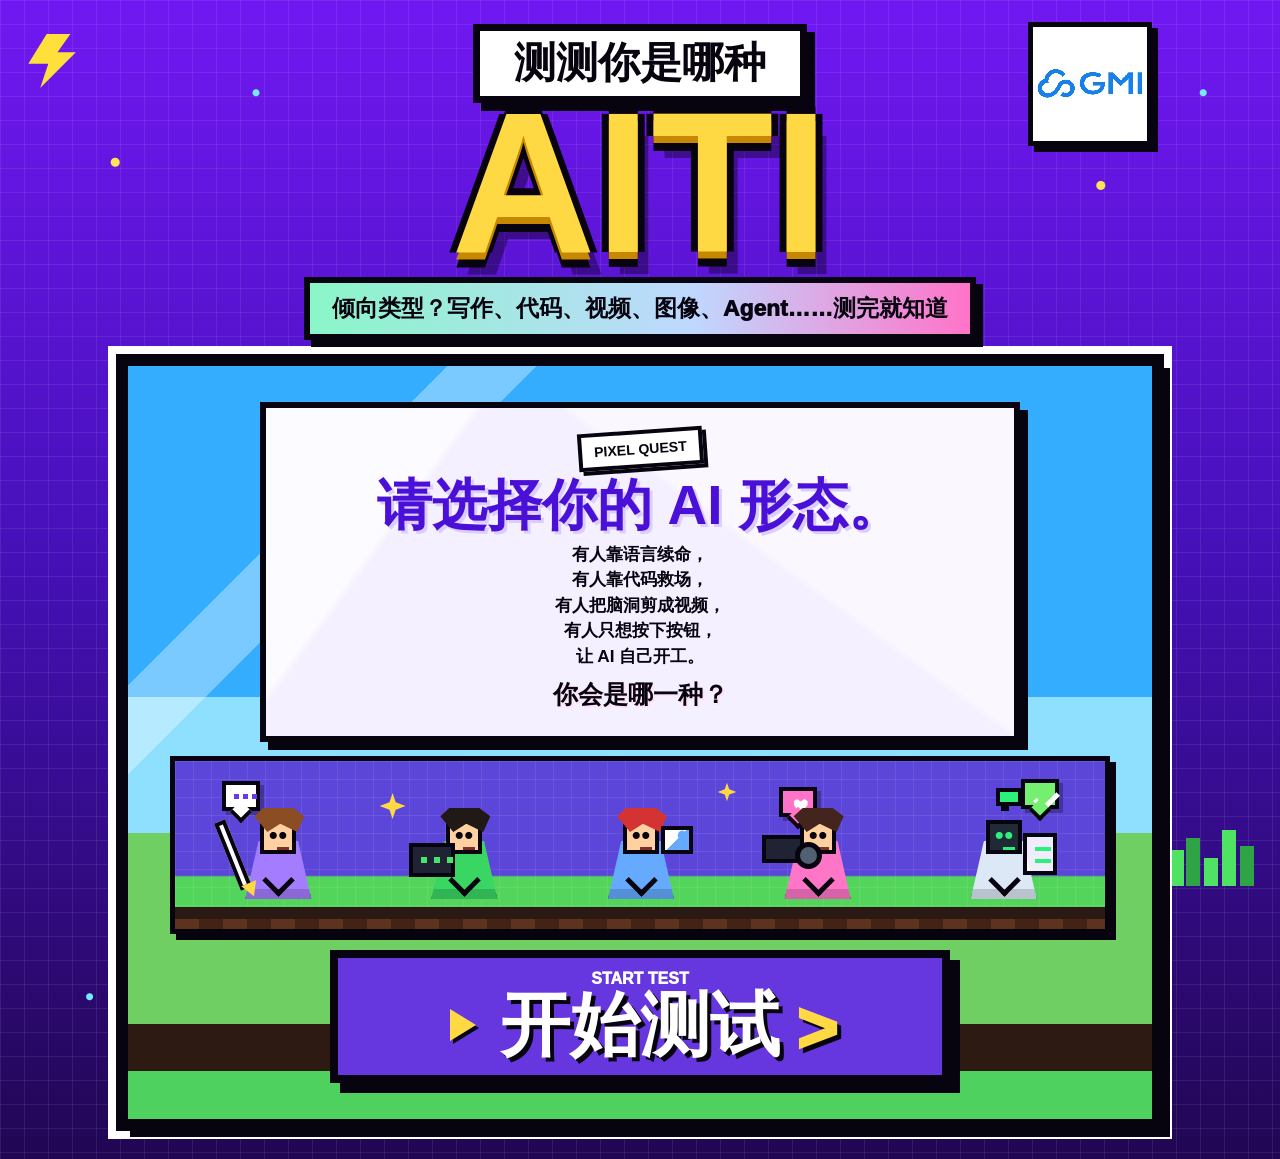
==== pixel.html @ 6af87ad4 "Add pixel AITI page" ====
<!doctype html>
<html lang="zh-CN">
  <head>
    <meta charset="UTF-8" />
    <meta name="viewport" content="width=device-width, initial-scale=1.0" />
    <title>AITI | AI 模型倾向测试</title>
    <link rel="stylesheet" href="./pixel-styles.css" />
  </head>
  <body>
    <main class="app-shell">
      <img class="brand-logo" src="./assets/gmi-logo.jpg" alt="GMI" />
      <section class="hero" aria-labelledby="hero-title">
        <div class="hero-copy">
          <p class="eyebrow">测测你是哪种</p>
          <h1 id="hero-title">AITI</h1>
          <p class="tagline">倾向类型？<br class="mobile-break" />写作、代码、视频、图像、Agent……测完就知道</p>
        </div>
      </section>

      <section class="test-panel" aria-live="polite">
        <div id="start-screen" class="screen active">
          <article class="starter-card intro-card">
            <span class="stamp">PIXEL QUEST</span>
            <h2>请选择你的 AI 形态。</h2>
            <p>
              有人靠语言续命，<br />
              有人靠代码救场，<br />
              有人把脑洞剪成视频，<br />
              有人只想按下按钮，<br />
              让 AI 自己开工。
            </p>
            <p class="intro-question">你会是哪一种？</p>
          </article>
          <div class="pixel-party" aria-hidden="true">
            <span class="party-bubble bubble-chat"></span>
            <span class="party-bubble bubble-heart"></span>
            <span class="party-bubble bubble-check"></span>
            <span class="party-star star-one"></span>
            <span class="party-star star-two"></span>
            <span class="party-buddy buddy-writer">
              <span class="buddy-tool"></span>
              <span class="buddy-hair"></span>
              <span class="buddy-head"></span>
              <span class="buddy-body"></span>
            </span>
            <span class="party-buddy buddy-coder">
              <span class="buddy-tool"></span>
              <span class="buddy-hair"></span>
              <span class="buddy-head"></span>
              <span class="buddy-body"></span>
            </span>
            <span class="party-buddy buddy-artist">
              <span class="buddy-tool"></span>
              <span class="buddy-hair"></span>
              <span class="buddy-head"></span>
              <span class="buddy-body"></span>
            </span>
            <span class="party-buddy buddy-video">
              <span class="buddy-tool"></span>
              <span class="buddy-hair"></span>
              <span class="buddy-head"></span>
              <span class="buddy-body"></span>
            </span>
            <span class="party-buddy buddy-robot">
              <span class="buddy-tool"></span>
              <span class="buddy-hair"></span>
              <span class="buddy-head"></span>
              <span class="buddy-body"></span>
            </span>
          </div>
          <button id="start-btn" class="primary-btn" type="button">
            <span class="start-kicker">START TEST</span>
            <span>开始测试</span>
            <span aria-hidden="true">></span>
          </button>
        </div>

        <div id="quiz-screen" class="screen">
          <div class="quiz-topline">
            <p id="progress-text">Question 1 / 10</p>
            <div class="progress-track" aria-hidden="true">
              <span id="progress-bar"></span>
            </div>
          </div>
          <h2 id="question-title"></h2>
          <div id="options" class="options"></div>
        </div>

        <div id="result-screen" class="screen">
          <div class="result-layout">
            <div class="result-copy">
              <p class="eyebrow result-kicker">AITI 生成报告 <span id="result-rarity"></span></p>
              <h2 id="result-title"></h2>
              <div class="result-visual">
                <div id="avatar" class="avatar" aria-hidden="true"></div>
                <div id="result-code" class="result-code"></div>
              </div>
              <p id="result-subtitle" class="result-subtitle"></p>
              <div id="trait-list" class="trait-list"></div>
              <div class="model-card">
                <span class="model-card-title">猜你常用 / 适合试</span>
                <div id="model-list" class="model-list"></div>
              </div>
              <p id="result-prompt" class="prompt-card"></p>
              <div class="claim-card">
                <span class="claim-kicker">TOKEN TRIAL</span>
                <strong>领取 token 试用模型！</strong>
                <p>回复 <mark>上船开造</mark> 领取</p>
                <button id="claim-btn" class="claim-btn" type="button">复制口令并扫码关注</button>
              </div>
              <div class="result-actions">
                <button id="restart-btn" class="primary-btn compact" type="button">重测</button>
                <button id="copy-btn" class="ghost-btn" type="button">复制结果</button>
              </div>
            </div>
          </div>
        </div>
      </section>
      <div id="qr-modal" class="qr-modal" hidden>
        <div class="qr-dialog" role="dialog" aria-modal="true" aria-labelledby="qr-title">
          <button id="qr-close-btn" class="qr-close-btn" type="button" aria-label="关闭">×</button>
          <span class="claim-kicker">GMI CLOUD</span>
          <h2 id="qr-title">扫码关注公众号</h2>
          <div class="qr-box">
            <img class="qr-image" src="./assets/gmi-qrcode.jpg" alt="GMI Cloud 黑板报公众号二维码" />
          </div>
          <p class="qr-copy">关注 <strong>GMI Cloud 黑板报</strong>，回复 <mark>上船开造</mark> 领取 token 试用模型。</p>
        </div>
      </div>
    </main>

    <script src="./app.js"></script>
  </body>
</html>
---- pixel-styles.css ----
:root {
  color-scheme: light;
  --ink: #161414;
  --paper: #f8f1dc;
  --paper-2: #fff9e8;
  --hot: #ff3b4f;
  --acid: #c8ff2e;
  --cyan: #38d6ff;
  --violet: #8b5cff;
  --line: #161414;
  --shadow: 7px 7px 0 #161414;
  font-family:
    "Arial",
    "PingFang SC",
    "Microsoft YaHei",
    sans-serif;
}

/* Pixel game theme */
:root {
  --pixel-bg: #4b10d8;
  --pixel-bg-dark: #180536;
  --pixel-blue: #2aa8ff;
  --pixel-yellow: #ffd83d;
  --pixel-purple: #7d35ff;
  --pixel-green: #47d96a;
  --pixel-pink: #f15ab7;
}

html {
  background: var(--pixel-bg-dark);
}

body {
  color: #ffffff;
  background:
    radial-gradient(circle at 16% 20%, rgba(255, 221, 64, 0.5) 0 2px, transparent 3px),
    radial-gradient(circle at 90% 12%, rgba(117, 238, 255, 0.7) 0 2px, transparent 3px),
    radial-gradient(circle at 8% 76%, rgba(255, 255, 255, 0.8) 0 2px, transparent 3px),
    linear-gradient(90deg, rgba(255, 255, 255, 0.09) 1px, transparent 1px),
    linear-gradient(rgba(255, 255, 255, 0.09) 1px, transparent 1px),
    linear-gradient(180deg, #6517e8 0%, #391195 58%, #1b063e 100%);
  background-size: auto, auto, auto, 24px 24px, 24px 24px, auto;
}

body::before,
body::after {
  content: "";
  position: fixed;
  z-index: 0;
  pointer-events: none;
  image-rendering: pixelated;
}

body::before {
  left: 14px;
  top: 24px;
  width: 42px;
  height: 42px;
  background:
    linear-gradient(135deg, transparent 0 38%, #ffe44a 39% 62%, transparent 63%),
    linear-gradient(45deg, transparent 0 36%, #ff9d19 37% 62%, transparent 63%);
  clip-path: polygon(42% 0, 88% 0, 62% 34%, 96% 34%, 32% 100%, 46% 54%, 8% 54%);
  filter: drop-shadow(4px 4px 0 #050308);
}

body::after {
  right: 18px;
  bottom: 18px;
  width: 70px;
  height: 56px;
  background:
    linear-gradient(#47d96a 0 0) 0 28px / 16px 28px no-repeat,
    linear-gradient(#47d96a 0 0) 18px 12px / 16px 44px no-repeat,
    linear-gradient(#1c8f3e 0 0) 36px 22px / 16px 34px no-repeat,
    linear-gradient(#47d96a 0 0) 54px 2px / 16px 54px no-repeat;
}

.app-shell {
  z-index: 1;
  width: min(1080px, calc(100% - 28px));
  padding-top: 24px;
}

.brand-logo {
  top: 28px;
  right: 22px;
  width: clamp(86px, 12vw, 138px);
  border: 4px solid #050308;
  box-shadow: 6px 6px 0 #050308;
  image-rendering: pixelated;
}

.hero {
  display: block;
  min-height: auto;
  padding: 18px 0 10px;
  text-align: center;
}

.hero-copy {
  display: grid;
  justify-items: center;
}

.eyebrow {
  display: inline-block;
  margin-bottom: 14px;
  padding: 10px 28px;
  border: 6px solid #050308;
  border-radius: 0;
  background: #ffffff;
  box-shadow: 7px 7px 0 #050308;
  color: #050308;
  font-size: clamp(1.2rem, 3vw, 2.6rem);
  line-height: 1;
  text-transform: none;
}

h1 {
  margin: 0;
  color: var(--pixel-yellow);
  font-size: clamp(5.8rem, 20vw, 14rem);
  line-height: 0.8;
  text-shadow:
    0 7px 0 #c98700,
    7px 0 0 #050308,
    -7px 0 0 #050308,
    0 -7px 0 #050308,
    0 14px 0 #050308,
    12px 20px 0 rgba(0, 0, 0, 0.38);
}

h1::after {
  display: none;
}

.tagline {
  max-width: 840px;
  margin: 22px 0 0;
  padding: 12px 20px;
  border: 5px solid #050308;
  background: linear-gradient(90deg, #8df4d2, #c5d8ff, #ff9bd9);
  box-shadow: 6px 6px 0 #050308;
  color: #050308;
  font-size: clamp(1rem, 2.2vw, 1.5rem);
  font-weight: 950;
}

.test-panel {
  overflow: visible;
  min-height: auto;
  margin-top: 18px;
  border: 8px solid #050308;
  background:
    linear-gradient(#39a9ff 0 0) top / 100% 34% no-repeat,
    linear-gradient(#42bf55 0 0) bottom / 100% 72px no-repeat,
    linear-gradient(#7cd7ff, #f7fbff 42%, #66bf60 43%, #66bf60 100%);
  box-shadow: 10px 10px 0 #050308;
}

.screen {
  min-height: auto;
  padding: clamp(18px, 4vw, 44px);
}

.intro-card {
  max-width: 860px;
  min-height: auto;
  margin: 0 auto 22px;
  padding: clamp(18px, 4vw, 34px);
  border: 6px solid #050308;
  background:
    linear-gradient(135deg, rgba(255, 255, 255, 0.72) 0 22%, transparent 23%),
    linear-gradient(45deg, transparent 0 58%, rgba(255, 255, 255, 0.55) 59%),
    #f7f1ff;
  box-shadow: 8px 8px 0 #050308;
  color: #050308;
  text-align: center;
}

.intro-card::after {
  display: none;
}

.stamp {
  padding: 8px 14px;
  border: 4px solid #050308;
  background: #ffffff;
  box-shadow: 4px 4px 0 #050308;
  color: #050308;
  transform: rotate(-3deg);
}

.starter-card h2 {
  max-width: none;
  color: #4b10d8;
  font-size: clamp(2.2rem, 7vw, 5.5rem);
  text-shadow: 3px 3px 0 #d4c8ff;
}

.starter-card p {
  max-width: none;
  font-size: clamp(1rem, 2vw, 1.25rem);
}

.intro-question {
  color: #f15ab7;
  text-shadow: 2px 2px 0 #ffe8f6;
}

.pixel-roster {
  display: grid;
  grid-template-columns: repeat(5, minmax(0, 1fr));
  gap: 12px;
  margin: 0 auto 24px;
}

.pixel-card {
  position: relative;
  min-height: 112px;
  padding: 12px 10px 10px;
  border: 5px solid #050308;
  box-shadow: 6px 6px 0 #050308;
  color: #ffffff;
  text-align: center;
}

.pixel-card::after {
  content: "";
  position: absolute;
  left: 50%;
  bottom: -20px;
  width: 22px;
  height: 22px;
  border-right: 5px solid #050308;
  border-bottom: 5px solid #050308;
  background: inherit;
  transform: translateX(-50%) rotate(45deg);
}

.pixel-card.purple { background: #6b35e8; }
.pixel-card.green { background: #20a942; }
.pixel-card.blue { background: #2f66e8; }
.pixel-card.pink { background: #d842a0; }
.pixel-card.yellow {
  background: #ffd83d;
  color: #050308;
}

.pixel-card strong,
.pixel-card small {
  display: block;
  position: relative;
  z-index: 1;
}

.pixel-card strong {
  margin-top: 8px;
  font-size: clamp(0.88rem, 1.6vw, 1.1rem);
}

.pixel-card small {
  margin-top: 4px;
  font-weight: 900;
}

.pixel-icon {
  display: block;
  width: 34px;
  height: 34px;
  margin: 0 auto;
  border: 4px solid currentColor;
  background: #ffffff;
  box-shadow: 3px 3px 0 #050308;
}

.pixel-icon.pencil { clip-path: polygon(18% 0, 100% 82%, 82% 100%, 0 18%); }
.pixel-icon.laptop { width: 46px; height: 30px; clip-path: polygon(0 0, 100% 0, 100% 76%, 78% 76%, 88% 100%, 12% 100%, 22% 76%, 0 76%); }
.pixel-icon.frame { clip-path: none; }
.pixel-icon.camera { border-radius: 0; clip-path: polygon(0 18%, 24% 18%, 32% 0, 72% 0, 80% 18%, 100% 18%, 100% 100%, 0 100%); }
.pixel-icon.bot { border-radius: 0; clip-path: polygon(16% 0, 84% 0, 84% 20%, 100% 20%, 100% 100%, 0 100%, 0 20%, 16% 20%); }

.primary-btn {
  display: grid;
  grid-template-columns: auto auto auto;
  min-height: 92px;
  margin: 0 auto;
  padding: 10px 42px;
  border: 8px solid #050308;
  background: #5f32d9;
  box-shadow: 10px 10px 0 #050308;
  color: #ffffff;
  font-size: clamp(2rem, 6vw, 4.4rem);
  line-height: 1;
  text-shadow: 4px 4px 0 #050308;
}

.primary-btn .start-kicker {
  grid-column: 1 / -1;
  font-size: 0.92rem;
  letter-spacing: 0;
  color: #ffffff;
  text-shadow: none;
}

.primary-btn.compact {
  display: inline-flex;
  min-height: 54px;
  padding: 0 18px;
  border-width: 5px;
  font-size: 1.1rem;
  text-shadow: none;
}

.ghost-btn {
  min-height: 54px;
  border: 5px solid #050308;
  box-shadow: 5px 5px 0 #050308;
}

.quiz-topline,
.result-kicker {
  color: #050308;
}

#question-title,
.result-copy h2 {
  color: #050308;
  text-shadow: 4px 4px 0 #ffffff;
}

.option-btn,
.model-card,
.prompt-card,
.claim-card,
.qr-dialog,
.trait,
.model-pill,
#result-rarity,
.result-code {
  border-color: #050308;
  box-shadow: 5px 5px 0 #050308;
}

.option-btn {
  background: #ffffff;
  color: #050308;
}

.option-btn:nth-child(2n) { background: #b7ff8c; }
.option-btn:nth-child(3n) { background: #9bd5ff; }
.option-btn:nth-child(4n) { background: #ff9bda; }

.progress-track {
  border: 5px solid #050308;
}

#progress-bar {
  background: repeating-linear-gradient(90deg, #ffe44a 0 18px, #ff9d19 18px 36px);
}

.result-layout {
  max-width: 850px;
  color: #050308;
}

.avatar {
  border: 7px solid #050308;
  box-shadow: 10px 10px 0 #050308;
}

.claim-card {
  background: #c8ff2e;
}

.qr-dialog {
  color: #050308;
}

.qr-box {
  border-color: #050308;
}

@media (max-width: 760px) {
  .app-shell {
    width: min(100% - 14px, 560px);
  }

  .brand-logo {
    width: 82px;
    border-width: 3px;
  }

  .eyebrow {
    max-width: calc(100% - 92px);
    justify-self: start;
    padding: 7px 10px;
    font-size: 1rem;
  }

  .hero-copy {
    justify-items: start;
    text-align: left;
  }

  h1 {
    font-size: clamp(4rem, 25vw, 6rem);
    text-shadow:
      0 5px 0 #c98700,
      5px 0 0 #050308,
      -5px 0 0 #050308,
      0 -5px 0 #050308,
      0 10px 0 #050308;
  }

  .tagline {
    font-size: 0.95rem;
  }

  .pixel-roster {
    grid-template-columns: repeat(2, minmax(0, 1fr));
  }

  .pixel-card:last-child {
    grid-column: 1 / -1;
  }

  .primary-btn {
    min-height: 76px;
    padding: 8px 26px;
    font-size: 2.2rem;
  }

  .test-panel {
    border-width: 6px;
  }
}

* {
  box-sizing: border-box;
}

body {
  min-height: 100vh;
  margin: 0;
  overflow-x: hidden;
  color: var(--ink);
  background:
    linear-gradient(90deg, rgba(22, 20, 20, 0.08) 1px, transparent 1px),
    linear-gradient(rgba(22, 20, 20, 0.08) 1px, transparent 1px),
    radial-gradient(circle at 18% 8%, #ffe457 0 9%, transparent 10%),
    radial-gradient(circle at 82% 24%, #38d6ff 0 10%, transparent 11%),
    linear-gradient(135deg, #f8f1dc 0%, #ffffff 52%, #ffd5de 100%);
  background-size: 28px 28px, 28px 28px, auto, auto, auto;
}

button {
  font: inherit;
}

.app-shell {
  position: relative;
  width: min(1120px, calc(100% - 28px));
  min-height: 100vh;
  margin: 0 auto;
  padding: 24px 0 36px;
}

.brand-logo {
  position: absolute;
  top: 22px;
  right: 0;
  z-index: 5;
  display: block;
  width: clamp(110px, 18vw, 210px);
  height: auto;
  border: 3px solid rgba(22, 20, 20, 0.08);
  background: white;
  box-shadow: 5px 5px 0 rgba(22, 20, 20, 0.16);
}

.hero {
  display: grid;
  grid-template-columns: minmax(0, 1fr) auto;
  align-items: end;
  gap: 18px;
  min-height: 27vh;
  padding: 18px 0 12px;
}

.app-shell.compact-mode .hero {
  min-height: 154px;
  align-items: center;
  padding-top: 8px;
}

.app-shell.compact-mode h1 {
  font-size: clamp(3.4rem, 10vw, 6.2rem);
}

.app-shell.compact-mode .tagline {
  margin-top: 28px;
  font-size: clamp(0.98rem, 1.8vw, 1.12rem);
}

.eyebrow {
  margin: 0 0 8px;
  font-size: 0.82rem;
  font-weight: 900;
  letter-spacing: 0;
  text-transform: uppercase;
}

h1,
h2,
p {
  margin-top: 0;
  overflow-wrap: anywhere;
}

h1 {
  position: relative;
  display: inline-block;
  margin-bottom: 8px;
  font-size: clamp(4.8rem, 16vw, 11rem);
  line-height: 0.78;
  letter-spacing: 0;
  text-shadow: 5px 5px 0 var(--cyan), 10px 10px 0 var(--hot);
}

h1::after {
  content: "模型倾向测试";
  position: absolute;
  left: clamp(7.2rem, 18vw, 15.2rem);
  bottom: -1.85rem;
  padding: 8px 12px;
  border: 3px solid var(--line);
  background: var(--acid);
  box-shadow: 4px 4px 0 var(--line);
  color: var(--ink);
  font-size: clamp(0.92rem, 2vw, 1.2rem);
  font-weight: 950;
  line-height: 1;
  transform: rotate(-4deg);
  white-space: nowrap;
  text-shadow: none;
}

.tagline {
  max-width: 560px;
  margin: 26px 0 0;
  font-size: clamp(1rem, 2.4vw, 1.38rem);
  font-weight: 800;
}

.test-panel {
  position: relative;
  overflow: hidden;
  min-height: 540px;
  border: 4px solid var(--line);
  background:
    linear-gradient(rgba(255, 255, 255, 0.58), rgba(255, 255, 255, 0.58)),
    repeating-linear-gradient(0deg, transparent 0 9px, rgba(22, 20, 20, 0.05) 10px 11px),
    var(--paper-2);
  box-shadow: var(--shadow);
}

.test-panel::before {
  content: none;
}

.screen {
  display: none;
  min-height: 540px;
  padding: clamp(18px, 4vw, 42px);
}

.screen.active {
  display: block;
}

.starter-card {
  min-height: 360px;
  min-width: 0;
  max-width: 780px;
  margin-bottom: 28px;
  padding: clamp(22px, 4vw, 42px);
  border: 4px solid var(--line);
  background:
    linear-gradient(118deg, rgba(255, 255, 255, 0.5) 0 22%, transparent 23%),
    linear-gradient(42deg, rgba(255, 255, 255, 0.36) 0 34%, transparent 35%),
    #e9d7f0;
  box-shadow: 6px 6px 0 var(--line);
  color: var(--ink);
}

.starter-card h2 {
  max-width: 720px;
  margin: 18px 0 10px;
  color: #4b2f72;
  font-size: clamp(2.3rem, 6vw, 5rem);
  line-height: 1;
  letter-spacing: 0;
}

.starter-card p {
  max-width: 620px;
  margin: 0;
  font-size: clamp(1.08rem, 2.4vw, 1.5rem);
  font-weight: 800;
  line-height: 1.45;
}

.intro-card {
  position: relative;
  overflow: hidden;
}

.intro-card::after {
  content: "";
  position: absolute;
  right: clamp(18px, 5vw, 58px);
  bottom: clamp(22px, 5vw, 56px);
  width: clamp(86px, 18vw, 170px);
  aspect-ratio: 1;
  border: 4px solid rgba(75, 47, 114, 0.32);
  background:
    linear-gradient(135deg, rgba(75, 47, 114, 0.24), transparent 58%),
    rgba(255, 255, 255, 0.28);
  clip-path: polygon(18% 0, 100% 22%, 78% 100%, 0 76%);
}

.intro-question {
  margin-top: 18px !important;
  color: #b24568;
  font-size: clamp(1.3rem, 3vw, 2rem) !important;
}

.stamp {
  display: inline-block;
  padding: 6px 9px;
  border: 3px solid currentColor;
  font-weight: 900;
  transform: rotate(-6deg);
}

.primary-btn,
.ghost-btn {
  display: inline-flex;
  align-items: center;
  justify-content: center;
  gap: 12px;
  min-height: 54px;
  padding: 0 20px;
  border: 4px solid var(--line);
  color: var(--ink);
  font-weight: 950;
  cursor: pointer;
  box-shadow: 5px 5px 0 var(--line);
  transition: transform 140ms ease, box-shadow 140ms ease;
}

.primary-btn {
  background: var(--cyan);
}

.ghost-btn {
  background: white;
}

.primary-btn:hover,
.ghost-btn:hover,
.option-btn:hover {
  transform: translate(2px, 2px);
  box-shadow: 3px 3px 0 var(--line);
}

.compact {
  min-height: 48px;
}

.quiz-topline {
  display: grid;
  grid-template-columns: auto minmax(120px, 1fr);
  align-items: center;
  gap: 16px;
  margin-bottom: clamp(20px, 4vw, 34px);
}

#progress-text {
  margin: 0;
  font-weight: 950;
}

.progress-track {
  overflow: hidden;
  height: 18px;
  border: 3px solid var(--line);
  background: white;
}

#progress-bar {
  display: block;
  width: 10%;
  height: 100%;
  background: linear-gradient(90deg, var(--hot), var(--acid), var(--cyan));
}

#question-title {
  max-width: 860px;
  margin-bottom: 22px;
  font-size: clamp(1.8rem, 5vw, 4.2rem);
  line-height: 1.02;
  letter-spacing: 0;
}

.options {
  display: grid;
  grid-template-columns: repeat(2, minmax(0, 1fr));
  gap: 14px;
}

.option-btn {
  min-height: 104px;
  padding: 18px;
  border: 4px solid var(--line);
  background: white;
  box-shadow: 5px 5px 0 var(--line);
  color: var(--ink);
  font-weight: 900;
  text-align: left;
  cursor: pointer;
}

.option-btn:nth-child(2n) {
  background: #ffe457;
}

.option-btn:nth-child(3n) {
  background: #ffd5de;
}

.option-label {
  display: block;
  margin-bottom: 8px;
  font-size: 0.82rem;
  opacity: 0.72;
}

.option-text {
  display: block;
  font-size: clamp(1rem, 2vw, 1.24rem);
  line-height: 1.35;
}

.result-layout {
  max-width: 760px;
  margin: 0 auto;
}

.result-visual {
  display: grid;
  place-items: center;
  justify-content: center;
  gap: 18px;
  width: 100%;
  margin: 14px 0 24px;
}

.avatar {
  --avatar-main: var(--hot);
  --avatar-accent: var(--cyan);
  position: relative;
  width: clamp(300px, 42vw, 360px);
  max-width: 100%;
  aspect-ratio: 0.78;
  overflow: hidden;
  border: 5px solid var(--line);
  background:
    linear-gradient(118deg, color-mix(in srgb, var(--avatar-accent) 50%, white) 0 34%, transparent 35%),
    linear-gradient(58deg, transparent 0 58%, rgba(255, 255, 255, 0.68) 59% 100%),
    color-mix(in srgb, var(--avatar-accent) 35%, white);
  box-shadow: 10px 10px 0 var(--line);
}

.poster-shape,
.person-body,
.person-neck,
.person-head,
.person-hair,
.person-eye,
.person-nose,
.person-mouth,
.person-arm,
.person-tool {
  position: absolute;
}

.poster-shape {
  opacity: 0.42;
  border: 4px solid color-mix(in srgb, var(--avatar-main) 68%, white);
}

.shape-one {
  right: 28px;
  top: 42px;
  width: 72px;
  height: 58px;
  clip-path: polygon(0 12%, 78% 0, 100% 72%, 22% 100%);
}

.shape-two {
  right: 70px;
  bottom: 84px;
  width: 96px;
  height: 72px;
  clip-path: polygon(18% 0, 100% 18%, 82% 100%, 0 72%);
}

.person-body {
  left: 96px;
  bottom: -20px;
  width: 148px;
  height: 178px;
  background:
    linear-gradient(145deg, rgba(255, 255, 255, 0.3), transparent 40%),
    var(--avatar-main);
  clip-path: polygon(28% 0, 72% 0, 100% 100%, 0 100%);
}

.person-neck {
  left: 153px;
  bottom: 142px;
  width: 42px;
  height: 48px;
  background: #e8b981;
  clip-path: polygon(18% 0, 82% 0, 100% 100%, 0 100%);
}

.person-head {
  left: 126px;
  bottom: 174px;
  width: 96px;
  height: 116px;
  background:
    linear-gradient(138deg, #f4d1a1 0 48%, #dfac74 49% 100%);
  clip-path: polygon(18% 12%, 62% 0, 96% 24%, 84% 78%, 52% 100%, 16% 86%, 0 40%);
}

.person-hair {
  left: 116px;
  bottom: 252px;
  width: 112px;
  height: 72px;
  background:
    linear-gradient(132deg, rgba(255, 255, 255, 0.16), transparent 40%),
    color-mix(in srgb, var(--avatar-main) 72%, #111);
  clip-path: polygon(8% 58%, 22% 8%, 64% 0, 100% 34%, 86% 70%, 58% 48%, 30% 82%);
}

.person-eye {
  bottom: 220px;
  width: 8px;
  height: 8px;
  border-radius: 50%;
  background: var(--line);
}

.eye-left {
  left: 157px;
}

.eye-right {
  left: 194px;
}

.person-nose {
  left: 178px;
  bottom: 202px;
  width: 20px;
  height: 28px;
  border-left: 3px solid #8b5b3a;
  transform: rotate(8deg);
}

.person-mouth {
  left: 169px;
  bottom: 194px;
  width: 34px;
  height: 10px;
  border-bottom: 3px solid #7a3b32;
}

.person-arm {
  bottom: 46px;
  width: 74px;
  height: 118px;
  background: color-mix(in srgb, var(--avatar-main) 78%, white);
  clip-path: polygon(26% 0, 76% 10%, 100% 100%, 48% 100%);
}

.arm-left {
  left: 54px;
  transform: rotate(14deg);
}

.arm-right {
  right: 52px;
  transform: rotate(-16deg);
}

.person-tool {
  border: 4px solid color-mix(in srgb, var(--avatar-main) 80%, #111);
  background: rgba(255, 255, 255, 0.72);
}

.tool-one {
  left: 48px;
  bottom: 30px;
  width: 124px;
  height: 72px;
  transform: rotate(3deg);
}

.tool-two {
  right: 42px;
  top: 88px;
  width: 58px;
  height: 58px;
  clip-path: polygon(0 0, 100% 50%, 0 100%);
  background: color-mix(in srgb, var(--avatar-main) 45%, white);
}

.avatar[data-type="llm"] .tool-one::before {
  content: "";
  position: absolute;
  inset: 14px 18px;
  background:
    linear-gradient(var(--avatar-main) 0 0) 0 0 / 100% 8px no-repeat,
    linear-gradient(var(--avatar-main) 0 0) 0 20px / 72% 8px no-repeat;
}

.avatar[data-type="code"] .tool-one::before {
  content: "< />";
  position: absolute;
  inset: 0;
  display: grid;
  place-items: center;
  color: white;
  background: color-mix(in srgb, var(--avatar-main) 80%, #111);
  font-size: 2rem;
  font-weight: 950;
}

.avatar[data-type="video"] .tool-one {
  right: 30px;
  left: auto;
  bottom: 90px;
  width: 94px;
  height: 72px;
  border-radius: 4px;
}

.avatar[data-type="video"] .tool-one::before {
  content: "";
  position: absolute;
  left: -52px;
  top: 12px;
  width: 42px;
  height: 42px;
  border: 12px solid color-mix(in srgb, var(--avatar-main) 75%, #111);
  border-radius: 50%;
}

.avatar[data-type="audio"] .tool-one {
  left: 48px;
  bottom: 58px;
  width: 48px;
  height: 118px;
  border-radius: 999px 999px 14px 14px;
}

.avatar[data-type="audio"] .tool-two {
  right: 44px;
  top: 78px;
  border-radius: 50%;
  clip-path: none;
}

.avatar[data-type="image"] .tool-one::before,
.avatar[data-type="multimodal"] .tool-one::before {
  content: "";
  position: absolute;
  inset: 14px;
  background:
    linear-gradient(135deg, transparent 52%, color-mix(in srgb, var(--avatar-main) 75%, #111) 53%),
    radial-gradient(circle at 72% 28%, color-mix(in srgb, var(--avatar-main) 75%, #111) 0 8px, transparent 9px);
}

.avatar[data-type="agent"] .tool-two {
  clip-path: none;
}

.avatar[data-type="agent"] .tool-two::before {
  content: "";
  position: absolute;
  inset: 15px;
  border-right: 8px solid color-mix(in srgb, var(--avatar-main) 80%, #111);
  border-bottom: 8px solid color-mix(in srgb, var(--avatar-main) 80%, #111);
  transform: rotate(45deg);
}

.avatar[data-type="search"] .tool-one {
  width: 82px;
  height: 82px;
  border-radius: 50%;
  left: 56px;
  bottom: 84px;
  background: transparent;
}

.avatar[data-type="search"] .tool-one::after {
  content: "";
  position: absolute;
  right: -38px;
  bottom: -18px;
  width: 48px;
  height: 12px;
  background: color-mix(in srgb, var(--avatar-main) 80%, #111);
  transform: rotate(42deg);
}

.result-code {
  padding: 8px 14px;
  border: 4px solid var(--line);
  background: var(--acid);
  box-shadow: 5px 5px 0 var(--line);
  font-size: clamp(1.4rem, 4vw, 3rem);
  font-weight: 950;
}

.result-copy h2 {
  margin-bottom: 10px;
  font-size: clamp(2.2rem, 7vw, 5rem);
  line-height: 0.94;
  letter-spacing: 0;
}

.result-kicker {
  display: flex;
  flex-wrap: wrap;
  align-items: center;
  gap: 8px;
}

#result-rarity {
  display: inline-flex;
  align-items: center;
  min-height: 28px;
  padding: 4px 8px;
  border: 3px solid var(--line);
  background: var(--acid);
  box-shadow: 3px 3px 0 var(--line);
  color: var(--ink);
  font-size: 0.78rem;
  font-weight: 950;
}

.result-subtitle {
  margin-bottom: 18px;
  font-size: clamp(1rem, 2.2vw, 1.35rem);
  font-weight: 850;
  line-height: 1.45;
}

.trait-list {
  display: flex;
  flex-wrap: wrap;
  gap: 8px;
  margin-bottom: 16px;
}

.trait {
  padding: 8px 10px;
  border: 3px solid var(--line);
  background: white;
  font-weight: 900;
}

.model-card,
.prompt-card {
  border: 3px solid var(--line);
  background: white;
  box-shadow: 4px 4px 0 var(--line);
}

.prompt-card {
  margin: 0 0 18px;
  padding: 14px;
  font-weight: 850;
  line-height: 1.45;
}

.claim-card {
  position: relative;
  overflow: hidden;
  margin: 0 0 18px;
  padding: 16px;
  border: 4px solid var(--line);
  background:
    linear-gradient(118deg, rgba(255, 255, 255, 0.42) 0 28%, transparent 29%),
    #c8ff2e;
  box-shadow: 5px 5px 0 var(--line);
}

.claim-card::after {
  content: "";
  position: absolute;
  right: 14px;
  top: 14px;
  width: 58px;
  aspect-ratio: 1;
  border: 4px solid rgba(22, 20, 20, 0.25);
  transform: rotate(8deg);
}

.claim-kicker {
  display: inline-block;
  margin-bottom: 8px;
  padding: 4px 7px;
  border: 3px solid var(--line);
  background: white;
  font-size: 0.78rem;
  font-weight: 950;
}

.claim-card strong {
  display: block;
  margin-bottom: 6px;
  font-size: clamp(1.35rem, 4vw, 2.25rem);
  line-height: 1.05;
}

.claim-card p {
  margin: 0 0 12px;
  font-weight: 950;
}

.claim-card mark {
  padding: 2px 6px;
  background: white;
  border: 2px solid var(--line);
  color: var(--ink);
}

.claim-btn {
  position: relative;
  z-index: 1;
  min-height: 46px;
  padding: 0 14px;
  border: 3px solid var(--line);
  background: var(--cyan);
  box-shadow: 4px 4px 0 var(--line);
  color: var(--ink);
  font-weight: 950;
  cursor: pointer;
}

.claim-btn:hover {
  transform: translate(2px, 2px);
  box-shadow: 2px 2px 0 var(--line);
}

.model-card {
  margin-bottom: 14px;
  padding: 13px;
}

.model-card-title {
  display: block;
  margin-bottom: 9px;
  font-size: 0.86rem;
  font-weight: 950;
}

.model-list {
  display: flex;
  flex-wrap: wrap;
  gap: 8px;
}

.model-pill {
  display: inline-flex;
  align-items: center;
  min-height: 32px;
  padding: 6px 9px;
  border: 3px solid var(--line);
  background: var(--acid);
  font-size: 0.9rem;
  font-weight: 950;
}

.result-actions {
  display: flex;
  flex-wrap: wrap;
  gap: 12px;
}

.toast {
  position: fixed;
  left: 50%;
  bottom: 18px;
  z-index: 10;
  padding: 10px 14px;
  border: 3px solid var(--line);
  background: var(--acid);
  box-shadow: 4px 4px 0 var(--line);
  font-weight: 900;
  transform: translateX(-50%);
}

.qr-modal {
  position: fixed;
  inset: 0;
  z-index: 30;
  display: grid;
  place-items: center;
  padding: 20px;
  background: rgba(22, 20, 20, 0.42);
}

.qr-modal[hidden] {
  display: none;
}

.qr-dialog {
  position: relative;
  width: min(420px, 100%);
  padding: 22px;
  border: 4px solid var(--line);
  background:
    linear-gradient(122deg, rgba(255, 255, 255, 0.55) 0 28%, transparent 29%),
    #e9d7f0;
  box-shadow: 8px 8px 0 var(--line);
}

.qr-dialog h2 {
  margin-bottom: 14px;
  color: #4b2f72;
  font-size: clamp(1.8rem, 7vw, 3rem);
  line-height: 1;
}

.qr-close-btn {
  position: absolute;
  top: 12px;
  right: 12px;
  width: 36px;
  height: 36px;
  border: 3px solid var(--line);
  background: white;
  box-shadow: 3px 3px 0 var(--line);
  font-size: 1.4rem;
  font-weight: 950;
  line-height: 1;
  cursor: pointer;
}

.qr-box {
  display: grid;
  place-items: center;
  margin-bottom: 14px;
  padding: 12px;
  margin-bottom: 14px;
  border: 4px solid var(--line);
  background: white;
  box-shadow: 5px 5px 0 var(--line);
}

.qr-image {
  display: block;
  width: min(280px, 78vw);
  height: auto;
}

.qr-copy {
  margin: 10px 0 0;
  font-weight: 900;
}

.qr-copy {
  line-height: 1.45;
}

.qr-copy mark {
  padding: 2px 6px;
  border: 2px solid var(--line);
  background: var(--acid);
  color: var(--ink);
}

@media (max-width: 760px) {
  .app-shell {
    width: min(100% - 18px, 560px);
    padding-top: 14px;
  }

  .brand-logo {
    top: 12px;
    right: 0;
    width: 92px;
    box-shadow: 3px 3px 0 rgba(22, 20, 20, 0.14);
  }

  .hero {
    grid-template-columns: 1fr;
    min-height: auto;
  }

  h1::after {
    left: 4.35rem;
    bottom: -1.45rem;
    font-size: 0.8rem;
    padding: 5px 7px;
    transform: rotate(-3deg);
  }

  .options {
    grid-template-columns: 1fr;
  }

  .screen {
    padding: 16px;
  }

  .starter-card {
    min-height: 350px;
    padding: 18px;
  }

  .starter-card h2 {
    font-size: clamp(2rem, 10vw, 2.8rem);
    line-height: 1.06;
    word-break: break-all;
  }

  .starter-card p {
    font-size: 1rem;
    line-height: 1.42;
    word-break: break-all;
  }

  .quiz-topline {
    grid-template-columns: 1fr;
  }

  .option-btn {
    min-height: 86px;
  }

  .result-visual {
    margin: 12px 0 22px;
  }

  .avatar {
    width: clamp(280px, 82vw, 330px);
  }
}

/* Final pixel quest skin */
:root {
  --game-black: #07030f;
  --game-purple: #6216e6;
  --game-purple-deep: #25065f;
  --game-blue: #2aa8ff;
  --game-yellow: #ffd943;
  --game-mint: #8af6c8;
  --game-pink: #ff73c8;
  --game-green: #49d75f;
  --game-shadow: 8px 8px 0 var(--game-black);
}

html {
  background: var(--game-black);
}

body {
  min-height: 100vh;
  color: #fff;
  background:
    radial-gradient(circle at 9% 14%, #ffe457 0 4px, transparent 5px),
    radial-gradient(circle at 20% 8%, #75eaff 0 3px, transparent 4px),
    radial-gradient(circle at 86% 16%, #ffe457 0 4px, transparent 5px),
    radial-gradient(circle at 94% 8%, #75eaff 0 3px, transparent 4px),
    radial-gradient(circle at 7% 86%, #75eaff 0 3px, transparent 4px),
    linear-gradient(90deg, rgba(255, 255, 255, 0.08) 1px, transparent 1px),
    linear-gradient(rgba(255, 255, 255, 0.08) 1px, transparent 1px),
    linear-gradient(180deg, #7118f2 0%, #4510b8 48%, #210653 100%);
  background-size: auto, auto, auto, auto, auto, 24px 24px, 24px 24px, auto;
}

body::before {
  left: 24px;
  top: 34px;
  width: 54px;
  height: 54px;
  background: #ffdf39;
  clip-path: polygon(42% 0, 86% 0, 62% 34%, 96% 34%, 30% 100%, 45% 55%, 8% 55%);
  filter: drop-shadow(5px 5px 0 var(--game-black));
}

body::after {
  right: 18px;
  bottom: 14px;
  width: 92px;
  height: 64px;
  background:
    linear-gradient(#4fe263 0 0) 0 28px / 14px 36px no-repeat,
    linear-gradient(#2ea446 0 0) 16px 16px / 14px 48px no-repeat,
    linear-gradient(#4fe263 0 0) 34px 36px / 14px 28px no-repeat,
    linear-gradient(#4fe263 0 0) 52px 8px / 14px 56px no-repeat,
    linear-gradient(#2ea446 0 0) 70px 24px / 14px 40px no-repeat;
}

.app-shell {
  width: min(1040px, calc(100% - 24px));
  min-height: 100vh;
  padding: 20px 0 32px;
}

.brand-logo {
  top: 22px;
  right: 8px;
  width: clamp(82px, 11vw, 124px);
  border: 5px solid var(--game-black);
  background: #fff;
  box-shadow: 6px 6px 0 var(--game-black);
  image-rendering: pixelated;
}

.hero {
  display: block;
  min-height: 0;
  padding: 4px 0 0;
  text-align: center;
}

.app-shell.compact-mode .hero {
  min-height: 0;
  padding: 0;
}

.hero-copy {
  display: grid;
  justify-items: center;
}

.eyebrow {
  display: inline-block;
  margin: 0 0 -2px;
  padding: 11px 34px 12px;
  border: 7px solid var(--game-black);
  border-radius: 0;
  background: #fff;
  box-shadow: 8px 8px 0 var(--game-black);
  color: var(--game-black);
  font-size: clamp(1.35rem, 3.3vw, 3rem);
  font-weight: 950;
  line-height: 1;
  text-transform: none;
}

h1 {
  display: block;
  margin: 0;
  color: var(--game-yellow);
  font-size: clamp(5.2rem, 17vw, 12.5rem);
  line-height: 0.82;
  letter-spacing: 0;
  text-shadow:
    0 7px 0 #c88700,
    7px 0 0 var(--game-black),
    -7px 0 0 var(--game-black),
    0 -7px 0 var(--game-black),
    0 15px 0 var(--game-black),
    11px 22px 0 rgba(0, 0, 0, 0.36);
}

.app-shell.compact-mode h1 {
  font-size: clamp(3rem, 9vw, 5.5rem);
}

h1::after {
  display: none;
}

.tagline {
  max-width: 860px;
  margin: 12px 0 0;
  padding: 12px 22px;
  border: 6px solid var(--game-black);
  background: linear-gradient(90deg, var(--game-mint), #bfd8ff 58%, var(--game-pink));
  box-shadow: 7px 7px 0 var(--game-black);
  color: var(--game-black);
  font-size: clamp(1rem, 2vw, 1.42rem);
  font-weight: 950;
  line-height: 1.2;
}

.mobile-break {
  display: none;
}

.app-shell.compact-mode .tagline {
  margin-top: 8px;
  font-size: 0.95rem;
}

.test-panel {
  position: relative;
  overflow: visible;
  min-height: 0;
  margin-top: 18px;
  border: 8px solid var(--game-black);
  background:
    linear-gradient(180deg, transparent 0 calc(100% - 95px), #2d1a12 calc(100% - 95px) calc(100% - 48px), #4ed15e calc(100% - 48px) 100%),
    linear-gradient(135deg, transparent 0 18%, rgba(255, 255, 255, 0.34) 18% 23%, transparent 23%),
    linear-gradient(180deg, #35adff 0 44%, #8fdfff 44% 62%, #70cf63 62% 100%);
  box-shadow: 10px 10px 0 var(--game-black);
}

.test-panel::before {
  content: "";
  position: absolute;
  inset: -20px;
  z-index: -1;
  border: 8px solid #fff;
  box-shadow: inset 0 0 0 8px var(--game-black);
  pointer-events: none;
}

.screen {
  min-height: 0;
  padding: clamp(18px, 3.4vw, 36px);
}

.starter-card {
  min-height: 0;
}

.intro-card {
  max-width: 760px;
  margin: 0 auto 14px;
  padding: clamp(14px, 2.3vw, 22px);
  border: 6px solid var(--game-black);
  background:
    linear-gradient(126deg, rgba(255, 255, 255, 0.74) 0 21%, transparent 22%),
    linear-gradient(36deg, transparent 0 62%, rgba(255, 255, 255, 0.48) 63% 100%),
    #f5f0ff;
  box-shadow: 8px 8px 0 var(--game-black);
  color: var(--game-black);
  text-align: center;
}

.intro-card::after {
  display: none;
}

.stamp {
  padding: 7px 12px;
  border: 4px solid var(--game-black);
  background: #fff;
  box-shadow: 4px 4px 0 var(--game-black);
  color: var(--game-black);
  font-size: 0.88rem;
  transform: rotate(-4deg);
}

.starter-card h2 {
  max-width: none;
  margin: 10px 0 8px;
  color: #4b10d8;
  font-size: clamp(1.95rem, 4.3vw, 3.7rem);
  line-height: 1;
  text-shadow: 3px 3px 0 #dacdff;
}

.starter-card p {
  max-width: none;
  color: var(--game-black);
  font-size: clamp(0.92rem, 1.55vw, 1.08rem);
  font-weight: 900;
  line-height: 1.48;
}

.intro-question {
  margin-top: 8px !important;
  color: #f0439e;
  font-size: clamp(1.08rem, 2vw, 1.55rem) !important;
  text-shadow: 2px 2px 0 #ffe3f4;
}

.pixel-roster {
  display: grid;
  grid-template-columns: repeat(5, minmax(0, 1fr));
  gap: 13px;
  max-width: 970px;
  margin: 0 auto 22px;
}

.pixel-card {
  position: relative;
  min-height: 198px;
  padding: 13px 8px 94px;
  border: 5px solid var(--game-black);
  box-shadow: 6px 6px 0 var(--game-black);
  color: #fff;
  text-align: center;
}

.pixel-card.purple { background: #6e36ec; }
.pixel-card.green { background: #24a847; }
.pixel-card.blue { background: #2f65e8; }
.pixel-card.pink { background: #d944a6; }
.pixel-card.yellow {
  background: #ffd83d;
  color: var(--game-black);
}

.pixel-card::after {
  content: "";
  position: absolute;
  left: 50%;
  bottom: -18px;
  width: 22px;
  height: 22px;
  border-right: 5px solid var(--game-black);
  border-bottom: 5px solid var(--game-black);
  background: inherit;
  transform: translateX(-50%) rotate(45deg);
}

.pixel-card::before {
  content: "";
  position: absolute;
  left: 50%;
  bottom: 6px;
  width: 100px;
  height: 10px;
  background: rgba(0, 0, 0, 0.26);
  transform: translateX(-50%);
  box-shadow: none;
}

.pixel-card.purple::before { color: #a678ff; }
.pixel-card.green::before { color: #48df65; }
.pixel-card.blue::before { color: #5fa6ff; }
.pixel-card.pink::before { color: #ff76c7; }
.pixel-card.yellow::before { color: #e9b927; }

.pixel-icon {
  display: inline-grid;
  place-items: center;
  width: 34px;
  height: 30px;
  margin: 0 auto 6px;
  border: 4px solid currentColor;
  background: #fff;
  box-shadow: 3px 3px 0 var(--game-black);
}

.pixel-card strong,
.pixel-card small,
.pixel-icon {
  position: relative;
  z-index: 1;
}

.pixel-card strong {
  display: block;
  margin-top: 2px;
  font-size: clamp(0.82rem, 1.45vw, 1.05rem);
  font-weight: 950;
  line-height: 1.1;
}

.pixel-card small {
  display: block;
  margin-top: 4px;
  font-size: 0.82rem;
  font-weight: 950;
}

.mini-avatar {
  position: absolute;
  left: 50%;
  bottom: 10px;
  width: 112px;
  height: 92px;
  transform: translateX(-50%);
  z-index: 1;
}

.mini-avatar span,
.sprite-head::before,
.sprite-head::after,
.sprite-tool::before,
.sprite-tool::after {
  content: "";
  position: absolute;
  image-rendering: pixelated;
}

.sprite-body {
  left: 26px;
  bottom: 7px;
  width: 60px;
  height: 48px;
  background: var(--shirt);
  border: 4px solid transparent;
  box-shadow:
    inset 0 -8px 0 rgba(0, 0, 0, 0.16),
    -18px 16px 0 -6px #19102a,
    18px 16px 0 -6px #19102a;
  clip-path: polygon(18% 0, 82% 0, 100% 100%, 0 100%);
}

.sprite-head {
  left: 38px;
  top: 22px;
  width: 36px;
  height: 34px;
  background: #ffd3a0;
  border: 4px solid var(--game-black);
  z-index: 3;
}

.sprite-head::before {
  left: 8px;
  top: 11px;
  width: 4px;
  height: 4px;
  background: var(--game-black);
  box-shadow: 14px 0 0 var(--game-black);
}

.sprite-head::after {
  left: 12px;
  top: 22px;
  width: 12px;
  height: 4px;
  background: #7d3028;
}

.sprite-hair {
  left: 32px;
  top: 12px;
  width: 48px;
  height: 22px;
  background: var(--hair);
  z-index: 4;
  clip-path: polygon(0 32%, 18% 0, 80% 0, 100% 38%, 86% 100%, 54% 66%, 26% 100%);
}

.sprite-tool {
  z-index: 5;
}

.mini-avatar.writer { --shirt: #a979ff; --hair: #7a3d22; }
.mini-avatar.coder { --shirt: #43d866; --hair: #1f1b18; }
.mini-avatar.artist { --shirt: #61aaff; --hair: #c23335; }
.mini-avatar.video-maker { --shirt: #ff74c4; --hair: #4a2a23; }
.mini-avatar.agent-bot { --shirt: #e9bd23; --hair: #333944; }

.writer .sprite-tool {
  left: 12px;
  top: 14px;
  width: 12px;
  height: 58px;
  background: #fff;
  border: 4px solid var(--game-black);
  transform: rotate(-24deg);
}

.writer .sprite-tool::after {
  left: -2px;
  bottom: -12px;
  width: 0;
  height: 0;
  border-left: 8px solid transparent;
  border-right: 8px solid transparent;
  border-top: 14px solid #ffd943;
}

.coder .sprite-tool {
  left: 8px;
  bottom: 18px;
  width: 42px;
  height: 30px;
  background: #202334;
  border: 4px solid var(--game-black);
}

.coder .sprite-tool::before {
  left: 8px;
  top: 9px;
  width: 6px;
  height: 6px;
  background: #47e36b;
  box-shadow: 12px 0 0 #47e36b, 24px 0 0 #47e36b;
}

.artist .sprite-tool {
  right: 6px;
  top: 16px;
  width: 30px;
  height: 26px;
  background: #fff;
  border: 4px solid var(--game-black);
}

.artist .sprite-tool::before {
  left: 4px;
  bottom: 4px;
  width: 18px;
  height: 10px;
  background: #61aaff;
  clip-path: polygon(0 100%, 46% 30%, 70% 66%, 100% 20%, 100% 100%);
}

.video-maker .sprite-tool {
  left: 4px;
  top: 22px;
  width: 36px;
  height: 26px;
  background: #202334;
  border: 4px solid var(--game-black);
}

.video-maker .sprite-tool::before {
  right: -22px;
  top: 3px;
  width: 16px;
  height: 16px;
  border: 5px solid var(--game-black);
  border-radius: 50%;
  background: #526072;
}

.agent-bot .sprite-head {
  background: #eef6ff;
}

.agent-bot .sprite-head::before {
  background: #2eea75;
  box-shadow: 14px 0 0 #2eea75;
}

.agent-bot .sprite-head::after {
  background: #2eea75;
}

.agent-bot .sprite-hair {
  left: 46px;
  top: 2px;
  width: 8px;
  height: 14px;
  background: var(--game-black);
  clip-path: none;
}

.agent-bot .sprite-hair::after {
  content: "";
  position: absolute;
  left: -5px;
  top: -9px;
  width: 18px;
  height: 10px;
  border: 4px solid var(--game-black);
  background: #2eea75;
}

.agent-bot .sprite-tool {
  right: 6px;
  top: 18px;
  width: 28px;
  height: 36px;
  border: 4px solid var(--game-black);
  background:
    linear-gradient(#2eea75 0 0) 7px 8px / 14px 4px no-repeat,
    linear-gradient(#2eea75 0 0) 7px 18px / 14px 4px no-repeat,
    rgba(255, 255, 255, 0.92);
}

#start-btn.primary-btn {
  position: relative;
  display: grid;
  grid-template-columns: 34px minmax(0, auto) 34px;
  grid-template-rows: auto;
  gap: 0 16px;
  min-height: 126px;
  min-width: min(620px, 92%);
  margin: 0 auto;
  padding: 34px 34px 16px;
  border: 8px solid var(--game-black);
  background: #6636df;
  box-shadow: 10px 10px 0 var(--game-black);
  color: #fff;
  font-size: clamp(2.25rem, 5.8vw, 4.4rem);
  line-height: 0.95;
  text-shadow: 4px 4px 0 var(--game-black);
}

#start-btn .start-kicker {
  position: absolute;
  top: 13px;
  left: 0;
  right: 0;
  color: #fff;
  font-size: 1rem;
  font-weight: 950;
  letter-spacing: 0;
  line-height: 1;
  text-shadow: none;
}

#start-btn span:nth-child(2) {
  grid-column: 2;
  grid-row: 1;
  align-self: center;
  white-space: nowrap;
}

#start-btn span[aria-hidden="true"] {
  grid-column: 3;
  grid-row: 1;
  align-self: center;
  display: inline-block;
  color: var(--game-yellow);
  transform: translateY(4px);
}

#start-btn::before {
  content: "";
  grid-column: 1;
  grid-row: 1;
  align-self: center;
  width: 0;
  height: 0;
  border-top: 16px solid transparent;
  border-bottom: 16px solid transparent;
  border-left: 26px solid var(--game-yellow);
  filter: drop-shadow(3px 3px 0 var(--game-black));
}

.primary-btn:hover,
.ghost-btn:hover,
.option-btn:hover,
.claim-btn:hover {
  transform: translate(3px, 3px);
  box-shadow: 4px 4px 0 var(--game-black);
}

.quiz-topline,
.result-kicker {
  color: var(--game-black);
}

#question-title,
.result-copy h2 {
  color: var(--game-black);
  text-shadow: 4px 4px 0 #fff;
}

.option-btn,
.model-card,
.prompt-card,
.claim-card,
.qr-dialog,
.trait,
.model-pill,
#result-rarity,
.result-code,
.avatar,
.progress-track,
.ghost-btn,
.primary-btn.compact {
  border-color: var(--game-black);
  box-shadow: 5px 5px 0 var(--game-black);
}

.primary-btn.compact,
.ghost-btn {
  min-height: 52px;
  color: var(--game-black);
  font-size: 1rem;
  text-shadow: none;
}

.result-layout {
  max-width: 850px;
  color: var(--game-black);
}

.result-actions {
  justify-content: center;
  width: min(500px, 100%);
  margin: 18px auto 0;
  padding: 14px;
  border: 5px solid var(--game-black);
  background: #f7f1ff;
  box-shadow: 6px 6px 0 var(--game-black);
}

.result-actions .primary-btn,
.result-actions .ghost-btn {
  flex: 1 1 180px;
}

.pixel-party {
  position: relative;
  max-width: 940px;
  height: 178px;
  margin: 0 auto 16px;
  border: 5px solid var(--game-black);
  background:
    linear-gradient(90deg, rgba(255, 255, 255, 0.08) 1px, transparent 1px),
    linear-gradient(rgba(255, 255, 255, 0.08) 1px, transparent 1px),
    linear-gradient(180deg, #5b46d9 0 68%, #53d45a 69% 100%);
  background-size: 18px 18px, 18px 18px, auto;
  box-shadow: 6px 6px 0 var(--game-black);
  overflow: hidden;
}

.pixel-party::before {
  content: "";
  position: absolute;
  left: 0;
  right: 0;
  bottom: 0;
  height: 22px;
  background:
    linear-gradient(#2b1a13 0 0) 0 0 / 100% 12px no-repeat,
    repeating-linear-gradient(90deg, #5d321e 0 24px, #432313 24px 48px);
}

.pixel-party span,
.pixel-party span::before,
.pixel-party span::after {
  position: absolute;
  content: "";
  image-rendering: pixelated;
}

.party-star {
  width: 26px;
  height: 26px;
  background: #ffd943;
  filter: drop-shadow(3px 3px 0 var(--game-black));
  clip-path: polygon(50% 0, 62% 35%, 100% 50%, 62% 64%, 50% 100%, 38% 64%, 0 50%, 38% 35%);
}

.star-one { left: 22%; top: 32px; }
.star-two { left: 58%; top: 18px; transform: scale(0.72); }

.party-bubble {
  width: 38px;
  height: 30px;
  border: 4px solid var(--game-black);
  background: #fff;
  box-shadow: 4px 4px 0 rgba(0, 0, 0, 0.28);
}

.party-bubble::after {
  left: 7px;
  bottom: -13px;
  width: 12px;
  height: 12px;
  background: inherit;
  border-right: 4px solid var(--game-black);
  border-bottom: 4px solid var(--game-black);
  transform: rotate(45deg);
}

.bubble-chat {
  left: 5%;
  top: 20px;
}

.bubble-chat::before {
  left: 8px;
  top: 9px;
  width: 5px;
  height: 5px;
  background: #6b36ec;
  box-shadow: 9px 0 0 #6b36ec, 18px 0 0 #6b36ec;
}

.bubble-heart {
  right: 31%;
  top: 26px;
  background: #ff73c8;
}

.bubble-heart::before {
  left: 11px;
  top: 8px;
  width: 14px;
  height: 14px;
  background: #fff;
  clip-path: polygon(50% 100%, 0 42%, 0 16%, 24% 0, 50% 18%, 76% 0, 100% 16%, 100% 42%);
}

.bubble-check {
  right: 5%;
  top: 18px;
  background: #75ef6f;
}

.bubble-check::before {
  left: 10px;
  top: 8px;
  width: 18px;
  height: 10px;
  border-left: 5px solid #fff;
  border-bottom: 5px solid #fff;
  transform: rotate(-45deg);
}

.party-buddy {
  --shirt: #8f65ff;
  --hair: #5d321e;
  left: var(--x);
  bottom: 16px;
  width: 112px;
  height: 132px;
  transform: translateX(-50%);
}

.buddy-head {
  left: 39px;
  top: 39px;
  width: 36px;
  height: 34px;
  border: 4px solid var(--game-black);
  background:
    radial-gradient(circle at 33% 44%, var(--game-black) 0 3px, transparent 4px),
    radial-gradient(circle at 67% 44%, var(--game-black) 0 3px, transparent 4px),
    linear-gradient(#7d3028 0 0) 13px 23px / 12px 4px no-repeat,
    #ffd1a1;
  z-index: 4;
}

.buddy-hair {
  left: 33px;
  top: 27px;
  width: 50px;
  height: 24px;
  background: var(--hair);
  z-index: 5;
  clip-path: polygon(0 34%, 18% 0, 78% 0, 100% 34%, 86% 100%, 52% 66%, 26% 100%);
}

.buddy-body {
  left: 24px;
  bottom: 14px;
  width: 66px;
  height: 58px;
  background: var(--shirt);
  box-shadow:
    inset 0 -10px 0 rgba(0, 0, 0, 0.16),
    -18px 24px 0 -6px #1f1431,
    18px 24px 0 -6px #1f1431;
  clip-path: polygon(20% 0, 80% 0, 100% 100%, 0 100%);
  z-index: 2;
}

.buddy-body::after {
  left: 22px;
  top: 28px;
  width: 18px;
  height: 18px;
  border-right: 5px solid var(--game-black);
  border-bottom: 5px solid var(--game-black);
  transform: rotate(45deg);
}

.buddy-tool {
  z-index: 6;
}

.buddy-writer {
  --x: 11%;
  --shirt: #a47cff;
  --hair: #8b4d24;
}

.buddy-writer .buddy-tool {
  left: 6px;
  top: 38px;
  width: 12px;
  height: 72px;
  border: 4px solid var(--game-black);
  background: #fff;
  transform: rotate(-22deg);
}

.buddy-writer .buddy-tool::after {
  left: -2px;
  bottom: -14px;
  width: 0;
  height: 0;
  border-left: 8px solid transparent;
  border-right: 8px solid transparent;
  border-top: 14px solid #ffd943;
}

.buddy-coder {
  --x: 31%;
  --shirt: #3ad663;
  --hair: #211915;
}

.buddy-coder .buddy-tool {
  left: 2px;
  bottom: 36px;
  width: 46px;
  height: 34px;
  border: 4px solid var(--game-black);
  background: #202334;
}

.buddy-coder .buddy-tool::before {
  left: 8px;
  top: 10px;
  width: 6px;
  height: 6px;
  background: #47e36b;
  box-shadow: 13px 0 0 #47e36b, 26px 0 0 #47e36b;
}

.buddy-artist {
  --x: 50%;
  --shirt: #65aaff;
  --hair: #d33433;
}

.buddy-artist .buddy-tool {
  right: 3px;
  top: 45px;
  width: 32px;
  height: 28px;
  border: 4px solid var(--game-black);
  background:
    linear-gradient(135deg, transparent 48%, #65aaff 49%),
    radial-gradient(circle at 72% 26%, #65aaff 0 4px, transparent 5px),
    #fff;
}

.buddy-video {
  --x: 69%;
  --shirt: #ff75c7;
  --hair: #43251d;
}

.buddy-video .buddy-tool {
  left: 1px;
  top: 54px;
  width: 42px;
  height: 28px;
  border: 4px solid var(--game-black);
  background: #202334;
}

.buddy-video .buddy-tool::before {
  right: -22px;
  top: 3px;
  width: 17px;
  height: 17px;
  border: 5px solid var(--game-black);
  border-radius: 50%;
  background: #526072;
}

.buddy-robot {
  --x: 89%;
  --shirt: #dce8f5;
  --hair: #303946;
}

.buddy-robot .buddy-head {
  border-radius: 0;
  background:
    radial-gradient(circle at 33% 44%, #2df07b 0 3px, transparent 4px),
    radial-gradient(circle at 67% 44%, #2df07b 0 3px, transparent 4px),
    linear-gradient(#2df07b 0 0) 13px 23px / 12px 4px no-repeat,
    #202a36;
}

.buddy-robot .buddy-hair {
  left: 54px;
  top: 16px;
  width: 8px;
  height: 14px;
  clip-path: none;
  background: var(--game-black);
}

.buddy-robot .buddy-hair::after {
  left: -5px;
  top: -9px;
  width: 18px;
  height: 10px;
  border: 4px solid var(--game-black);
  background: #2df07b;
}

.buddy-robot .buddy-tool {
  right: 2px;
  top: 52px;
  width: 34px;
  height: 42px;
  border: 4px solid var(--game-black);
  background:
    linear-gradient(#2df07b 0 0) 8px 10px / 16px 4px no-repeat,
    linear-gradient(#2df07b 0 0) 8px 22px / 16px 4px no-repeat,
    rgba(255, 255, 255, 0.9);
}

.quest-roster {
  display: grid;
  grid-template-columns: minmax(0, 1fr) minmax(180px, 0.9fr) minmax(0, 1fr) minmax(0, 1fr);
  gap: 14px;
  max-width: 970px;
  align-items: end;
  margin: 0 auto 22px;
}

.quest-card,
.quest-hero {
  position: relative;
  border: 5px solid var(--game-black);
  box-shadow: 6px 6px 0 var(--game-black);
}

.quest-card {
  min-height: 128px;
  padding: 16px 10px 12px;
  background: #fff;
  color: var(--game-black);
  text-align: center;
}

.quest-card:nth-child(1) {
  background: #8af6c8;
}

.quest-card:nth-child(3) {
  background: #ffd943;
}

.quest-card:nth-child(4) {
  background: #ff73c8;
}

.quest-card::after {
  content: "";
  position: absolute;
  left: 50%;
  bottom: -18px;
  width: 22px;
  height: 22px;
  border-right: 5px solid var(--game-black);
  border-bottom: 5px solid var(--game-black);
  background: inherit;
  transform: translateX(-50%) rotate(45deg);
}

.quest-card strong,
.quest-card small {
  display: block;
  position: relative;
  z-index: 1;
}

.quest-card strong {
  margin-top: 10px;
  font-size: clamp(1rem, 1.7vw, 1.28rem);
  font-weight: 950;
  line-height: 1.05;
}

.quest-card small {
  margin-top: 6px;
  font-size: 0.88rem;
  font-weight: 950;
}

.quest-icon {
  display: block;
  width: 42px;
  height: 42px;
  margin: 0 auto;
  image-rendering: pixelated;
}

.quest-icon.spark {
  background: #ffd943;
  filter: drop-shadow(4px 4px 0 var(--game-black));
  clip-path: polygon(42% 0, 88% 0, 60% 34%, 100% 34%, 28% 100%, 42% 56%, 0 56%);
}

.quest-icon.dice {
  border: 5px solid var(--game-black);
  background:
    radial-gradient(circle at 30% 30%, var(--game-black) 0 4px, transparent 5px),
    radial-gradient(circle at 70% 70%, var(--game-black) 0 4px, transparent 5px),
    #fff;
}

.quest-icon.chest {
  border: 5px solid var(--game-black);
  background:
    linear-gradient(var(--game-black) 0 0) 0 16px / 100% 5px no-repeat,
    linear-gradient(#ffd943 0 0) 16px 14px / 10px 12px no-repeat,
    #9c5727;
}

.quest-hero {
  min-height: 168px;
  background:
    radial-gradient(circle at 22% 18%, #ffd943 0 5px, transparent 6px),
    radial-gradient(circle at 78% 24%, #75eaff 0 4px, transparent 5px),
    linear-gradient(180deg, #6d38e8 0 62%, #3fd255 63% 100%);
  overflow: hidden;
}

.quest-hero::before {
  content: "?";
  position: absolute;
  left: 50%;
  top: 14px;
  width: 58px;
  height: 58px;
  display: grid;
  place-items: center;
  border: 5px solid var(--game-black);
  background: #fff;
  box-shadow: 5px 5px 0 var(--game-black);
  color: var(--game-purple);
  font-size: 2.4rem;
  font-weight: 950;
  transform: translateX(-50%) rotate(4deg);
}

.quest-face {
  position: absolute;
  left: 50%;
  bottom: 58px;
  width: 44px;
  height: 40px;
  border: 5px solid var(--game-black);
  background:
    radial-gradient(circle at 34% 42%, var(--game-black) 0 3px, transparent 4px),
    radial-gradient(circle at 66% 42%, var(--game-black) 0 3px, transparent 4px),
    linear-gradient(#7a442a 0 34%, transparent 35%),
    #ffd1a1;
  transform: translateX(-50%);
  z-index: 2;
}

.quest-body {
  position: absolute;
  left: 50%;
  bottom: 12px;
  width: 72px;
  height: 58px;
  background: #ffd943;
  box-shadow:
    inset 0 -10px 0 rgba(0, 0, 0, 0.16),
    -22px 18px 0 -7px #1f1431,
    22px 18px 0 -7px #1f1431;
  transform: translateX(-50%);
  clip-path: polygon(18% 0, 82% 0, 100% 100%, 0 100%);
}

.quest-cursor {
  position: absolute;
  right: 22px;
  bottom: 16px;
  width: 46px;
  height: 56px;
  background: #fff;
  filter: drop-shadow(5px 5px 0 var(--game-black));
  clip-path: polygon(0 0, 100% 60%, 58% 66%, 78% 100%, 58% 100%, 40% 70%, 14% 94%);
  transform: rotate(-10deg);
}

.claim-card {
  background: var(--game-yellow);
}

.qr-modal {
  background: rgba(7, 3, 15, 0.58);
}

.qr-dialog {
  color: var(--game-black);
}

@media (max-width: 760px) {
  .app-shell {
    width: min(100% - 24px, 560px);
    padding-top: 14px;
    overflow: hidden;
  }

  .hero,
  .hero-copy {
    width: 100%;
    min-width: 0;
  }

  .brand-logo {
    top: 10px;
    right: 0;
    width: 54px;
    border-width: 3px;
    box-shadow: 3px 3px 0 var(--game-black);
  }

  .hero-copy {
    align-items: center;
    justify-items: center;
    text-align: center;
  }

  .eyebrow {
    max-width: calc(100% - 76px);
    margin-right: 72px;
    padding: 8px 10px;
    border-width: 5px;
    font-size: 0.96rem;
    box-shadow: 5px 5px 0 var(--game-black);
  }

  h1 {
    font-size: clamp(4.2rem, 22vw, 5.6rem);
    max-width: 100%;
    text-shadow:
      0 5px 0 #c88700,
      5px 0 0 var(--game-black),
      -5px 0 0 var(--game-black),
      0 -5px 0 var(--game-black),
      0 10px 0 var(--game-black);
  }

  .tagline {
    justify-self: stretch;
    display: block;
    width: calc(100vw - 48px);
    max-width: calc(100vw - 48px);
    margin-top: 8px;
    margin-left: auto;
    margin-right: auto;
    padding: 9px 11px;
    border-width: 5px;
    font-size: 0.74rem;
    line-height: 1.35;
    white-space: normal;
    overflow-wrap: anywhere;
    word-break: break-all;
  }

  .mobile-break {
    display: block;
  }

  .test-panel {
    margin-top: 14px;
    border-width: 6px;
  }

  .test-panel::before {
    inset: -12px;
    border-width: 5px;
    box-shadow: inset 0 0 0 5px var(--game-black);
  }

  .screen {
    padding: 12px;
  }

  .intro-card {
    padding: 18px 12px;
    border-width: 5px;
  }

  .stamp {
    font-size: 0.76rem;
  }

  .starter-card h2 {
    font-size: clamp(1.55rem, 7.1vw, 2.15rem);
    word-break: keep-all;
    overflow-wrap: anywhere;
  }

  .starter-card p {
    font-size: 0.9rem;
    word-break: keep-all;
  }

  .pixel-roster {
    grid-template-columns: repeat(2, minmax(0, 1fr));
    gap: 10px;
  }

  .pixel-card {
    min-height: 176px;
    padding-bottom: 82px;
    border-width: 4px;
    box-shadow: 4px 4px 0 var(--game-black);
  }

  .pixel-card strong {
    font-size: 0.88rem;
  }

  .pixel-card small {
    font-size: 0.74rem;
  }

  .pixel-card::before {
    width: 82px;
    transform: translateX(-50%) scale(0.82);
    transform-origin: 50% 100%;
  }

  .mini-avatar {
    bottom: 7px;
    transform: translateX(-50%) scale(0.82);
    transform-origin: 50% 100%;
  }

  .pixel-card:last-child {
    grid-column: 1 / -1;
  }

  #start-btn.primary-btn {
    grid-template-columns: 24px minmax(0, auto) 24px;
    grid-template-rows: auto;
    gap: 0 8px;
    min-height: 96px;
    min-width: 100%;
    padding: 28px 14px 12px;
    border-width: 6px;
    font-size: clamp(1.92rem, 9.2vw, 2.8rem);
    box-shadow: 7px 7px 0 var(--game-black);
  }

  #start-btn .start-kicker {
    top: 9px;
    font-size: 0.82rem;
  }

  #start-btn::before {
    border-top-width: 11px;
    border-bottom-width: 11px;
    border-left-width: 18px;
  }

  .result-actions {
    width: 100%;
    padding: 10px;
  }

  .pixel-party {
    height: 148px;
    margin-bottom: 12px;
  }

  .party-buddy {
    transform: translateX(-50%) scale(0.64);
    transform-origin: 50% 100%;
  }

  .buddy-writer { --x: 11%; }
  .buddy-coder { --x: 31%; }
  .buddy-artist { --x: 50%; }
  .buddy-video { --x: 69%; }
  .buddy-robot { --x: 78%; }

  .party-bubble {
    transform: scale(0.72);
  }

  .party-star {
    transform: scale(0.7);
  }

  .quest-roster {
    grid-template-columns: repeat(2, minmax(0, 1fr));
    gap: 10px;
  }

  .quest-hero {
    grid-column: 1 / -1;
    grid-row: 1;
    min-height: 132px;
  }

  .quest-card {
    min-height: 112px;
    padding: 12px 8px 10px;
    border-width: 4px;
    box-shadow: 4px 4px 0 var(--game-black);
  }

  .quest-card:nth-child(4) {
    grid-column: 1 / -1;
  }

  .quest-card strong {
    font-size: 0.84rem;
    overflow-wrap: anywhere;
  }

  .quest-card small {
    font-size: 0.76rem;
  }

  .quest-icon {
    width: 34px;
    height: 34px;
  }
}
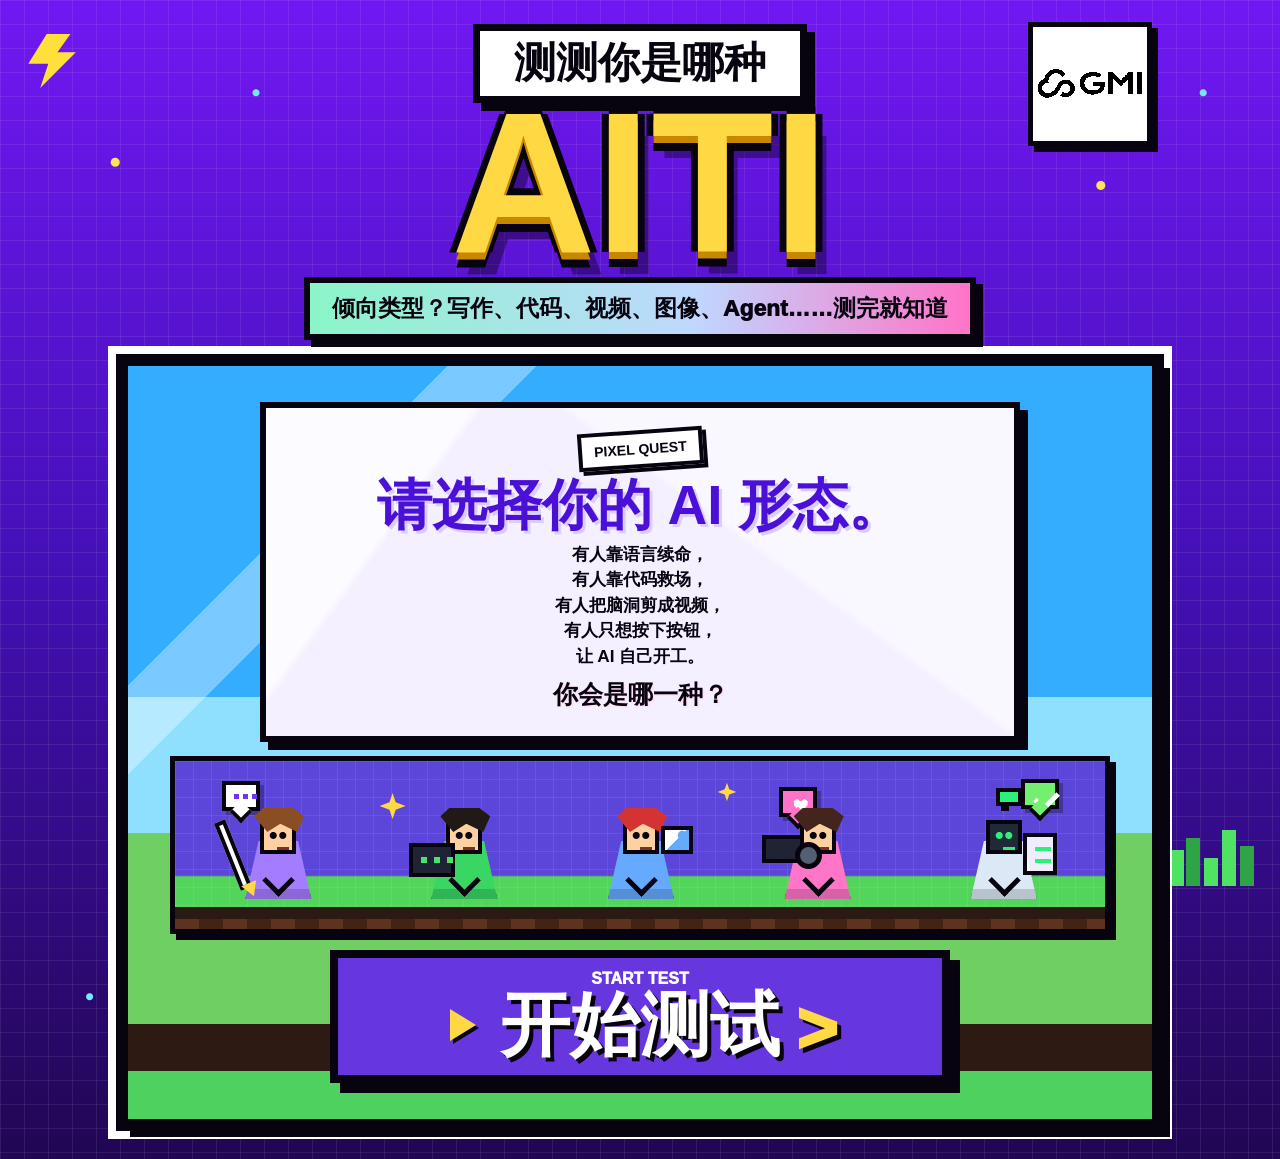
==== commit 9ecadd40: "Update pixel logo and token copy" ====
--- a/pixel.html
+++ b/pixel.html
@@ -8,7 +8,7 @@
   </head>
   <body>
     <main class="app-shell">
-      <img class="brand-logo" src="./assets/gmi-logo.jpg" alt="GMI" />
+      <img class="brand-logo" src="./assets/gmi-logo-black.png" alt="GMI" />
       <section class="hero" aria-labelledby="hero-title">
         <div class="hero-copy">
           <p class="eyebrow">测测你是哪种</p>
@@ -104,13 +104,13 @@
               <p id="result-prompt" class="prompt-card"></p>
               <div class="claim-card">
                 <span class="claim-kicker">TOKEN TRIAL</span>
-                <strong>领取 token 试用模型！</strong>
+                <strong>领取 Token 试用额度！</strong>
                 <p>回复 <mark>上船开造</mark> 领取</p>
-                <button id="claim-btn" class="claim-btn" type="button">复制口令并扫码关注</button>
+                <button id="claim-btn" class="claim-btn" type="button">复制领取口令</button>
               </div>
               <div class="result-actions">
                 <button id="restart-btn" class="primary-btn compact" type="button">重测</button>
-                <button id="copy-btn" class="ghost-btn" type="button">复制结果</button>
+                <button id="copy-btn" class="ghost-btn" type="button">生成个性海报</button>
               </div>
             </div>
           </div>
@@ -124,11 +124,25 @@
           <div class="qr-box">
             <img class="qr-image" src="./assets/gmi-qrcode.jpg" alt="GMI Cloud 黑板报公众号二维码" />
           </div>
-          <p class="qr-copy">关注 <strong>GMI Cloud 黑板报</strong>，回复 <mark>上船开造</mark> 领取 token 试用模型。</p>
+          <p class="qr-copy">关注 <strong>GMI Cloud 黑板报</strong>，回复 <mark>上船开造</mark> 领取 Token 试用额度。</p>
+        </div>
+      </div>
+      <div id="poster-modal" class="poster-modal" hidden>
+        <div class="poster-dialog" role="dialog" aria-modal="true" aria-labelledby="poster-title">
+          <button id="poster-close-btn" class="qr-close-btn" type="button" aria-label="关闭">×</button>
+          <span class="claim-kicker">AITI POSTER</span>
+          <h2 id="poster-title">你的个性海报已生成</h2>
+          <div class="poster-frame">
+            <img id="poster-preview" alt="AITI 个性海报预览" />
+          </div>
+          <div class="poster-actions">
+            <a id="poster-download" class="primary-btn compact" download="aiti-poster.png">下载海报</a>
+            <button id="poster-copy-tip" class="ghost-btn" type="button">复制口令</button>
+          </div>
         </div>
       </div>
     </main>
 
-    <script src="./app.js"></script>
+    <script src="./pixel-app.js"></script>
   </body>
 </html>
--- a/pixel-styles.css
+++ b/pixel-styles.css
@@ -2509,6 +2509,68 @@
   color: var(--game-black);
 }
 
+.poster-modal {
+  position: fixed;
+  inset: 0;
+  z-index: 35;
+  display: grid;
+  place-items: center;
+  padding: 18px;
+  background: rgba(7, 3, 15, 0.68);
+}
+
+.poster-modal[hidden] {
+  display: none;
+}
+
+.poster-dialog {
+  position: relative;
+  width: min(560px, 100%);
+  max-height: calc(100vh - 36px);
+  overflow: auto;
+  padding: 20px;
+  border: 5px solid var(--game-black);
+  background:
+    linear-gradient(122deg, rgba(255, 255, 255, 0.55) 0 28%, transparent 29%),
+    #f7f1ff;
+  box-shadow: 8px 8px 0 var(--game-black);
+  color: var(--game-black);
+}
+
+.poster-dialog h2 {
+  margin: 0 42px 14px 0;
+  font-size: clamp(1.5rem, 4.5vw, 2.6rem);
+  line-height: 1;
+}
+
+.poster-frame {
+  display: grid;
+  place-items: center;
+  margin-bottom: 14px;
+  padding: 10px;
+  border: 5px solid var(--game-black);
+  background: #fff;
+  box-shadow: 5px 5px 0 var(--game-black);
+}
+
+#poster-preview {
+  display: block;
+  width: min(100%, 390px);
+  height: auto;
+}
+
+.poster-actions {
+  display: flex;
+  flex-wrap: wrap;
+  gap: 12px;
+}
+
+.poster-actions .primary-btn,
+.poster-actions .ghost-btn {
+  flex: 1 1 180px;
+  text-decoration: none;
+}
+
 @media (max-width: 760px) {
   .app-shell {
     width: min(100% - 24px, 560px);
@@ -2736,3 +2798,17 @@
     height: 34px;
   }
 }
+
+/* Pixel result refinements */
+.result-copy .prompt-card {
+  display: none;
+}
+
+.result-kicker + h2 {
+  margin-top: 20px;
+  font-size: clamp(2.65rem, 8vw, 5.9rem);
+}
+
+.claim-card strong {
+  font-size: clamp(1.75rem, 4.8vw, 2.8rem);
+}
